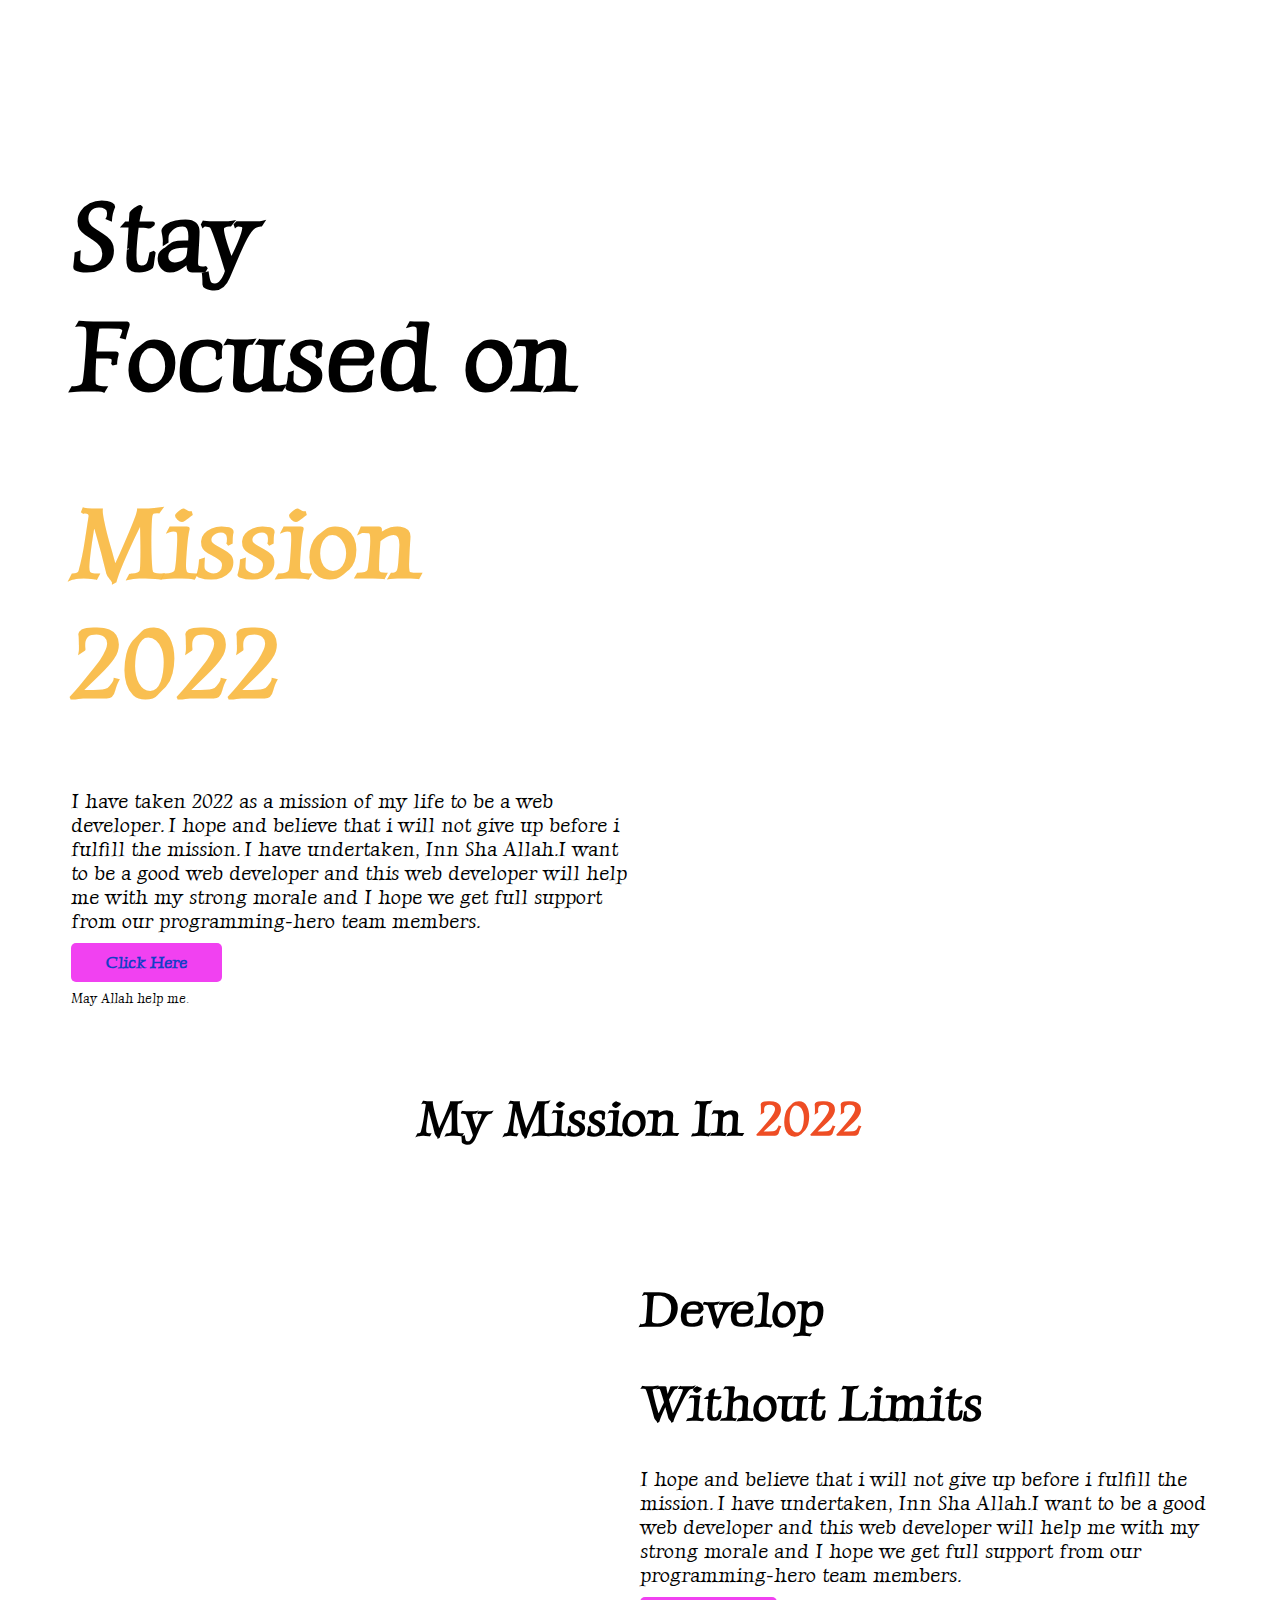
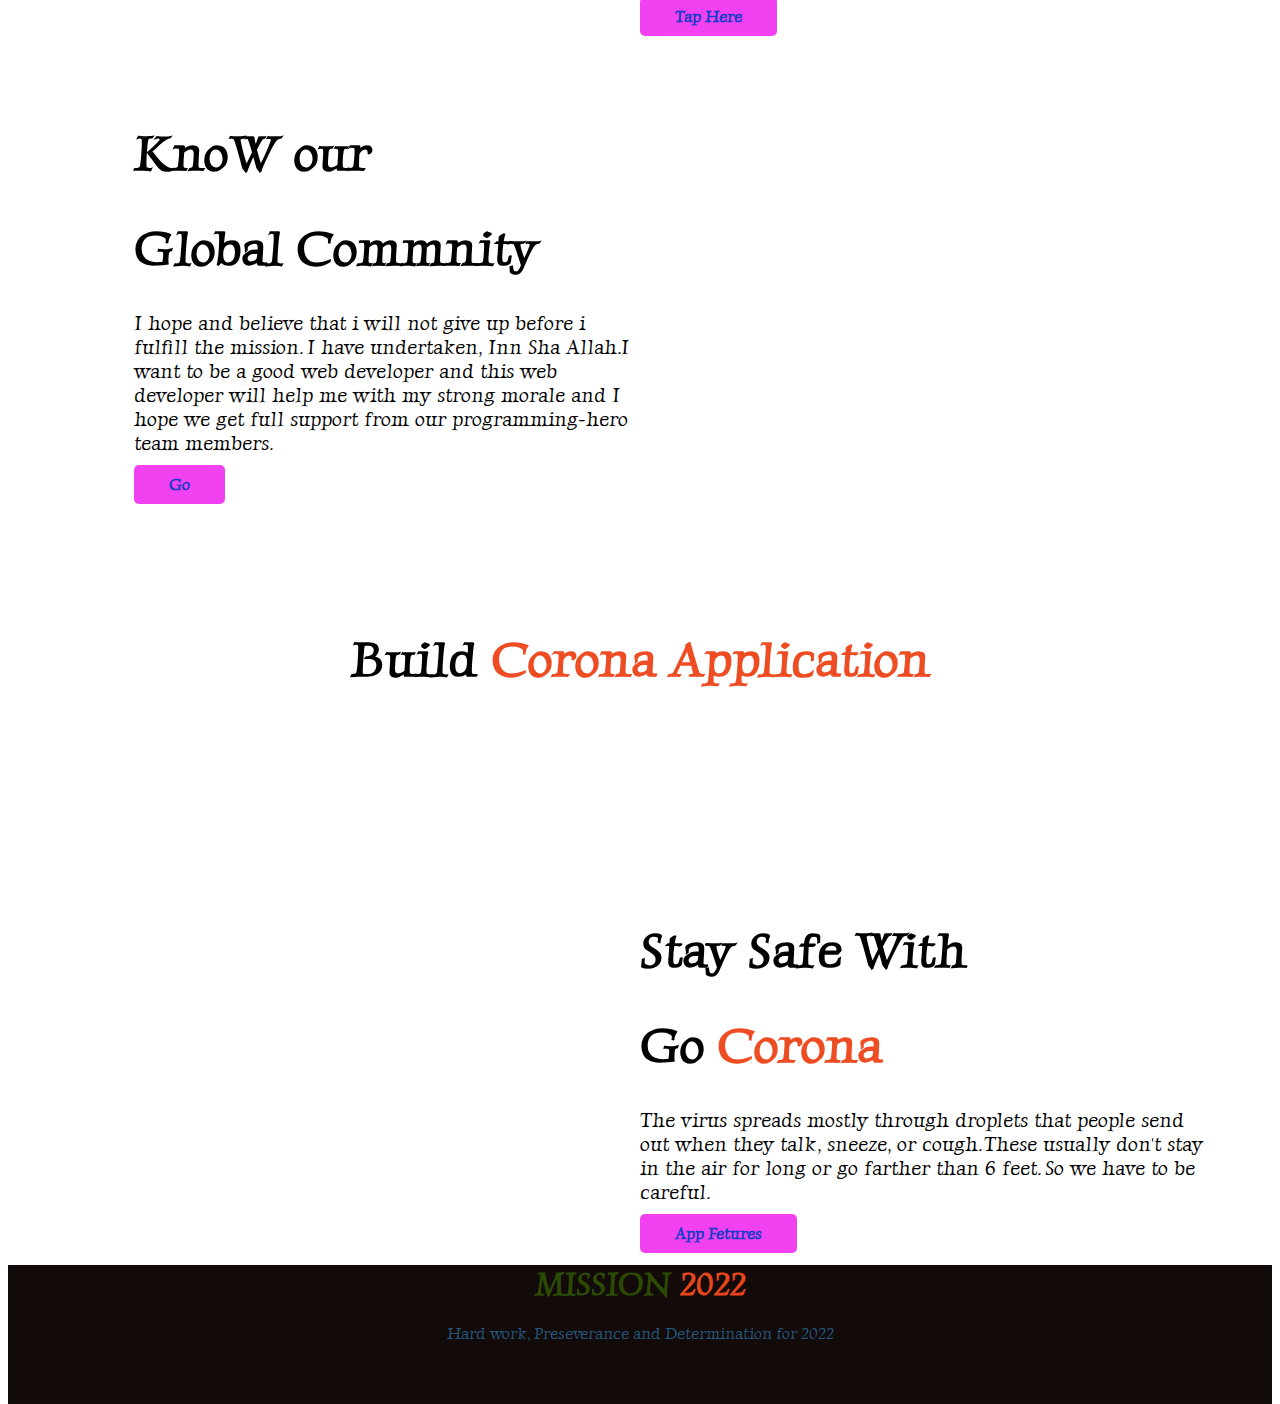
==== index.html @ 455d1d2f "ador" ====
<!DOCTYPE html>
<html lang="en">
<head>
    <meta charset="UTF-8">
    <meta http-equiv="X-UA-Compatible" content="IE=edge">
    <meta name="viewport" content="width=device-width, initial-scale=1.0">
    <title>This is my first Assignment</title>
    <link rel="preconnect" href="https://fonts.googleapis.com">
    <link rel="preconnect" href="https://fonts.gstatic.com" crossorigin>
    <link href="https://fonts.googleapis.com/css2?family=Luxurious+Roman&display=swap" rel="stylesheet">
    <link rel="stylesheet" href="style.css">
</head>
<body>
    <section class="flexible-container">
        <div class="half-width">
            <div class="stay-onn">
                <h1>Stay Focused on </h1>
                <h1 class="miss">Mission 2022</h1>
            </div>
                <p class="ador">I have taken 2022 as a mission of my life to be a web developer. I hope and believe that i will not give up before i fulfill the mission. I have undertaken, Inn Sha Allah.I want to be a good web developer and this web developer will help me with my strong morale and I hope we get full support from our programming-hero team members.</p>
                <a class="link" target="blank" href="https://www.facebook.com/hmrashidul.islam.5/">Click Here</a>
                <p>
                <small>May Allah help me.</small>
                </p>
        </div>
        <div class="half-width">
            <img src="mission-2022-main/images/person/my-bg.png" alt="">
        </div>
    </section>
    <h1 class="my">My Mission In <span class="span">2022</span></h1>
    
    <section class="flexible-container">
        <div class="half-widthh">
            <img src="mission-2022-main/images/pictures/coding.png" alt="">
        </div>
        <div class="half-widthh">
            <h1  class="stay-on">Develop</h1>
            <h1  class="stay-on">Without Limits</h1>
            <p class="ador">I hope and believe that i will not give up before i fulfill the mission. I have undertaken, Inn Sha Allah.I want to be a good web developer and this web developer will help me with my strong morale and I hope we get full support from our programming-hero team members.</p>
        <a class="link" target="blank" href="https://www.facebook.com/hmrashidul.islam.5/">Tap Here</a>
        </div>
        
    </section>
    <section class="flexible-container">
        <div class="half-widthhh">
            <h1  class="stay-on">KnoW our</h1>
            <h1  class="stay-on">Global Commnity</h1>
            <p class="ador">I hope and believe that i will not give up before i fulfill the mission. I have undertaken, Inn Sha Allah.I want to be a good web developer and this web developer will help me with my strong morale and I hope we get full support from our programming-hero team members.</p>
        <a class="link" target="blank" href="https://www.facebook.com/hmrashidul.islam.5/">Go</a>
        </div>
        <div class="half-widthhh">
            <img src="mission-2022-main/images/pictures/project.png" alt="">
        </div>
    </section>
    <h1 class="myy">Build <span class="span">Corona Application</span></h1>
    <section class="flexible-container">
    <div class="half-widthh">
        <img src="mission-2022-main/images/pictures/app.png" alt="">
    </div>
    <div class="half-widthh">
        <h1  class="stay-onn">Stay Safe With</h1>
        <h1  class="stay-on">Go <span class="span">Corona</span></h1>
        <p class="ador">The virus spreads mostly through droplets that people send out when they talk, sneeze, or cough. These usually don't stay in the air for long or go farther than 6 feet. So we have to be careful.</p>
        <a class="link" target="blank" href="https://www.facebook.com/hmrashidul.islam.5/">App Fetures</a>
    </div>
    </section>
    <footer>
        <h1><span class="mis">MISSION</span> <span class="span">2022</span></h1>
        <footer class="foot">Hard work, Preseverance and Determination for 2022</footer>
    </footer>
</body>
</html>
---- style.css ----
body{
    font-family: 'Luxurious Roman', cursive;
}
.stay-onn{
    font-size: 50px;
    border-left: 10px solid ;

}
.stay-on{
    font-size: 50px;
}
.miss{
    color: rgba(248, 179, 50, 0.849);
}
.flexible-container{
    display: flex;
}
.half-width{
    width: 70%;
    padding-left: 5%;
}
.half-width img{
    width: 70%;
    padding-top: 5%;
    padding-left: 5%;
}
.ador{
    font-size:20px ;
}
.link{
    text-decoration: none;
    background-color: rgb(241, 65, 241);
    padding: 10px 35px;
    color: rgb(20, 62, 199);
    font-weight: 700;
    border-radius: 5px;
}
.my{
    font-size: 50px;
    text-align: center;
    padding-top: 30px;
}
.span{
    color: rgba(238, 72, 30, 0.973);
}

.half-widthh{
    width: 80%;
    padding-right: 5%;
    padding-top: 5%;
   
}
.half-widthh img{
    width: 70%;
    padding-top: 5%;
    padding-left: 15%;
}
.developerr{
    display: flex;
}
.half-widthhh{
    width: 80%;
    padding-left: 10%;
    padding-top: 5%;
}
.half-widthhh img{
    width: 70%;
    padding-top: 5%;
    padding-right: 10%;
}
.myy{
    font-size: 50px;
    text-align: center;
    padding-top: 100px;
}
.stay-onn{
    font-size: 50px;
    border-left: rgba(238, 155, 45, 0.938);
    padding-top: 100px;
}
footer{
    text-align: center;
    background-color: rgb(19, 10, 10);
    height: 80px;
    }
.foot{
    color: rgba(42, 116, 165, 0.747);
}
.mis{
    color: rgba(53, 100, 0, 0.733);
}
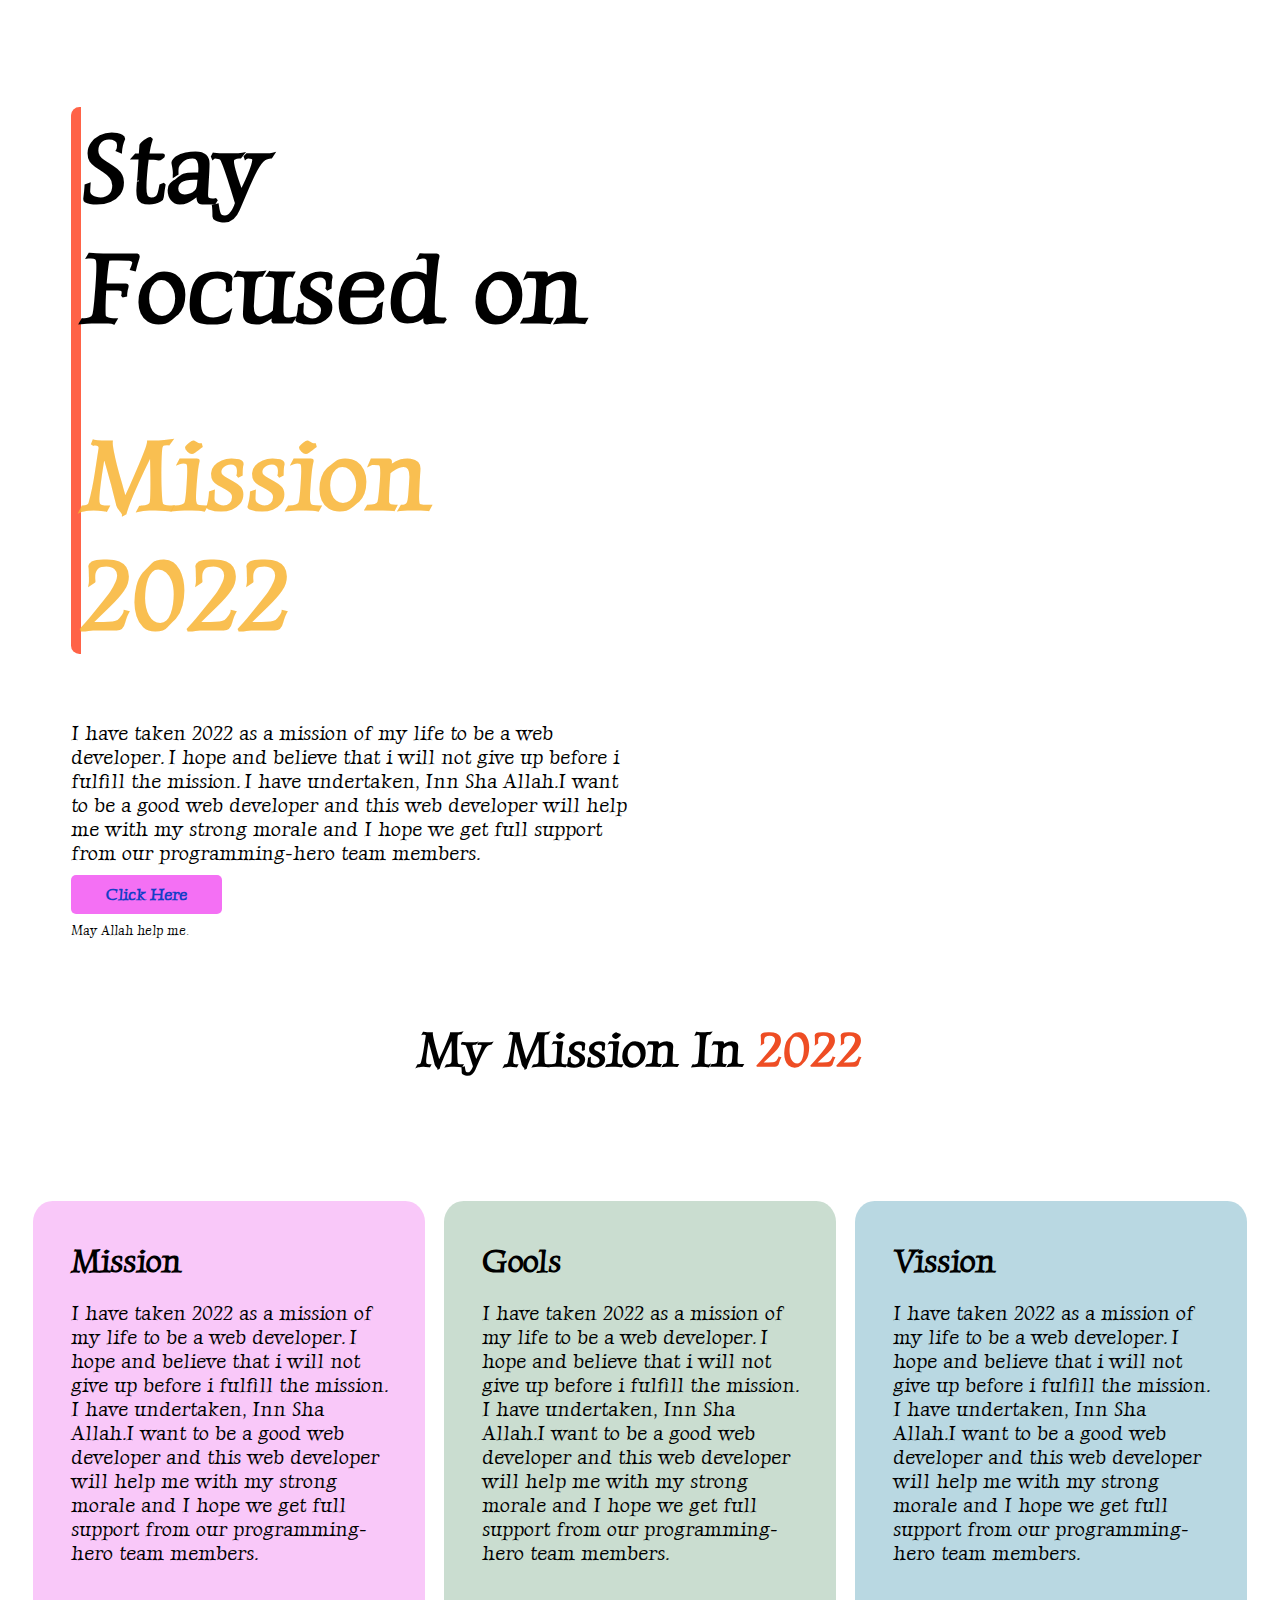
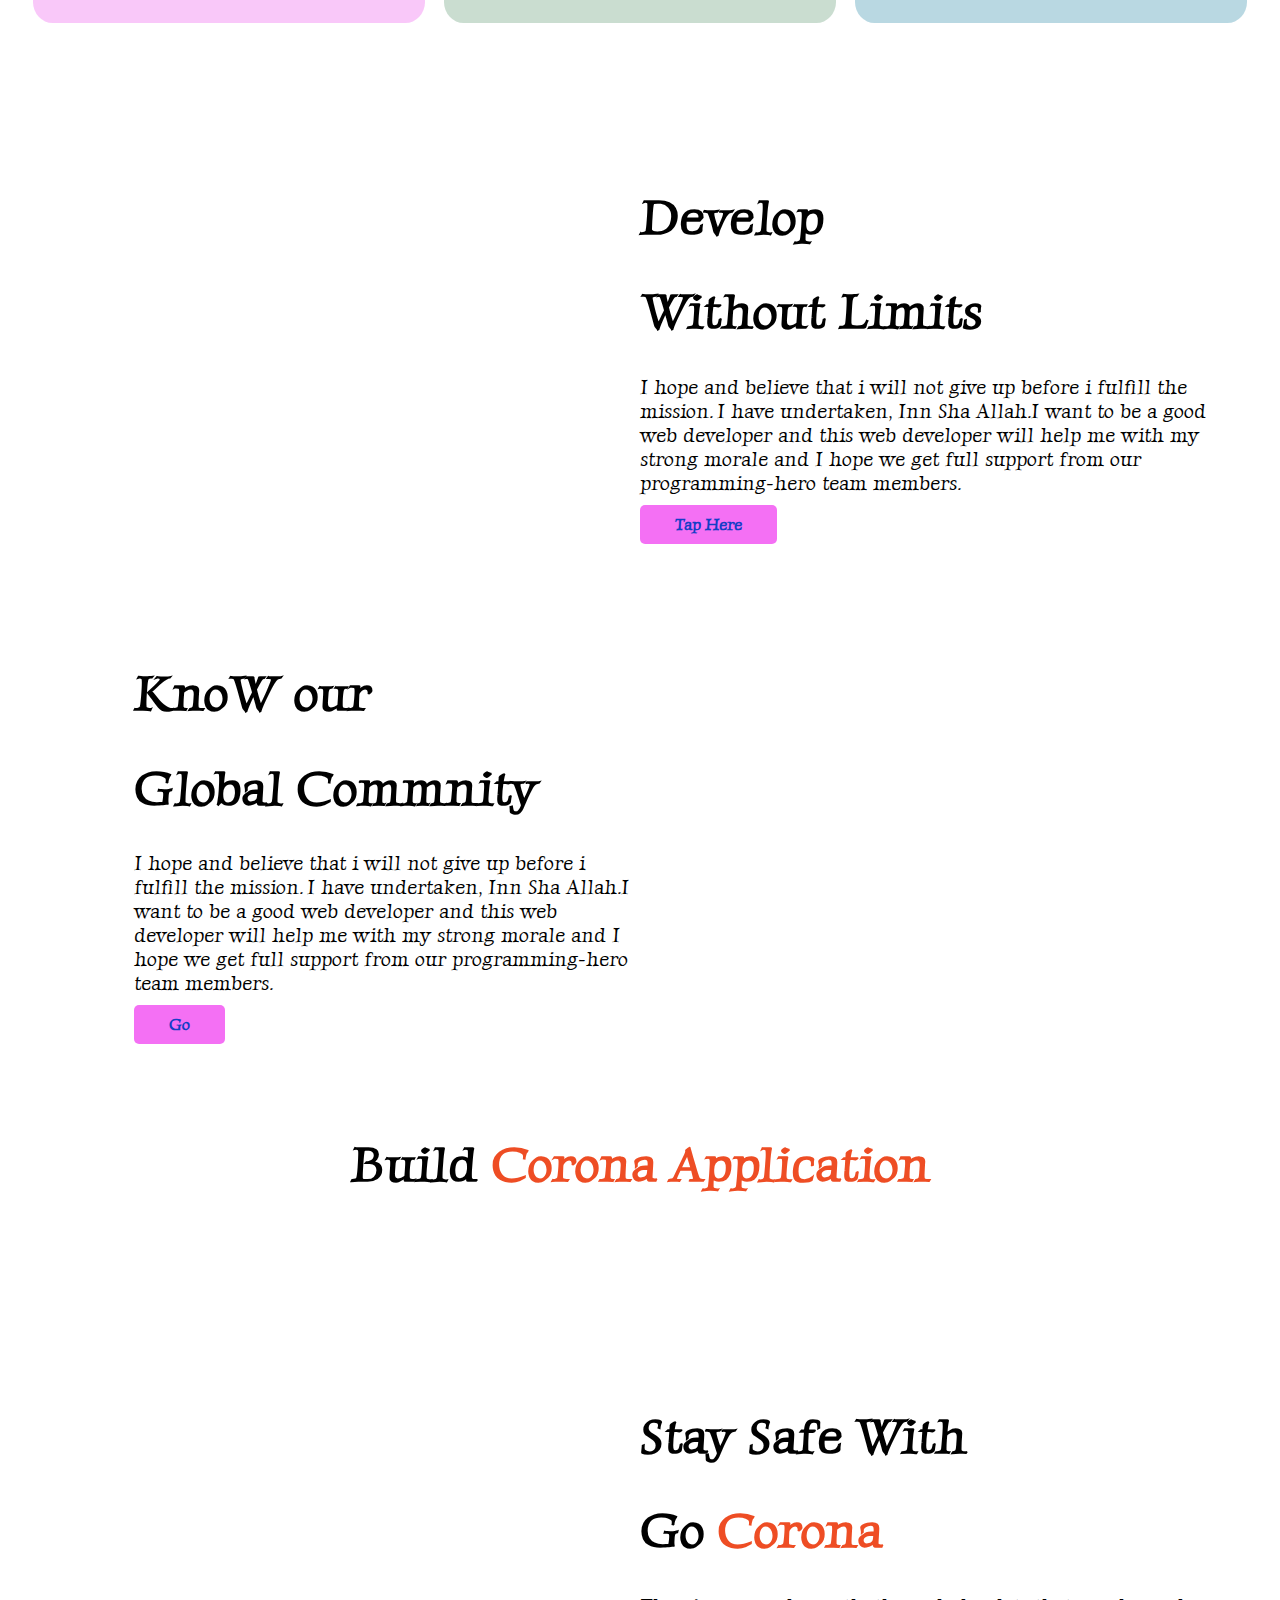
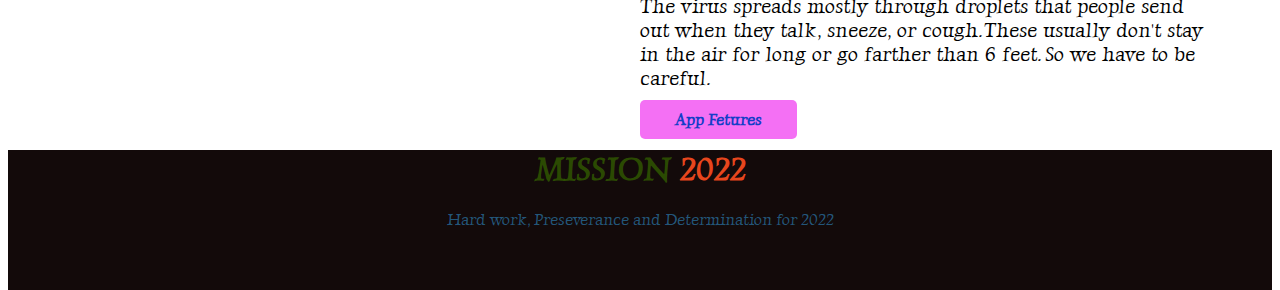
==== commit de4fc1ae: ":AssignmentT" ====
--- a/index.html
+++ b/index.html
@@ -13,7 +13,7 @@
 <body>
     <section class="flexible-container">
         <div class="half-width">
-            <div class="stay-onn">
+            <div class="stay-oon">
                 <h1>Stay Focused on </h1>
                 <h1 class="miss">Mission 2022</h1>
             </div>
@@ -28,13 +28,29 @@
         </div>
     </section>
     <h1 class="my">My Mission In <span class="span">2022</span></h1>
-    
+    <div class="mother">
+        <div id="div-1">
+            <img class="img-1" src="mission-2022-main/images/illustrators/illustrator-1.png" alt="">
+            <h1>Mission</h1>
+            <p class="ador">I have taken 2022 as a mission of my life to be a web developer. I hope and believe that i will not give up before i fulfill the mission. I have undertaken, Inn Sha Allah.I want to be a good web developer and this web developer will help me with my strong morale and I hope we get full support from our programming-hero team members.</p>
+        </div>
+        <div id="div-2">
+            <img class="img-2" src="mission-2022-main/images/illustrators/illustrator-2.png" alt="">
+            <h1>Vission</h1>
+            <p class="ador">I have taken 2022 as a mission of my life to be a web developer. I hope and believe that i will not give up before i fulfill the mission. I have undertaken, Inn Sha Allah.I want to be a good web developer and this web developer will help me with my strong morale and I hope we get full support from our programming-hero team members.</p>
+        </div>
+        <div id="div-3">
+            <img class="img-3" src="mission-2022-main/images/illustrators/illustrator-3.png" alt="">
+            <h1>Gools</h1>
+            <p class="ador">I have taken 2022 as a mission of my life to be a web developer. I hope and believe that i will not give up before i fulfill the mission. I have undertaken, Inn Sha Allah.I want to be a good web developer and this web developer will help me with my strong morale and I hope we get full support from our programming-hero team members.</p>
+        </div>
+    </div>
     <section class="flexible-container">
         <div class="half-widthh">
             <img src="mission-2022-main/images/pictures/coding.png" alt="">
         </div>
         <div class="half-widthh">
-            <h1  class="stay-on">Develop</h1>
+            <h1  class="stayy-on">Develop</h1>
             <h1  class="stay-on">Without Limits</h1>
             <p class="ador">I hope and believe that i will not give up before i fulfill the mission. I have undertaken, Inn Sha Allah.I want to be a good web developer and this web developer will help me with my strong morale and I hope we get full support from our programming-hero team members.</p>
         <a class="link" target="blank" href="https://www.facebook.com/hmrashidul.islam.5/">Tap Here</a>
--- a/style.css
+++ b/style.css
@@ -1,9 +1,11 @@
 body{
     font-family: 'Luxurious Roman', cursive;
 }
-.stay-onn{
+.stay-oon{
     font-size: 50px;
-    border-left: 10px solid ;
+    border-left: solid tomato;
+    border-width: 10px;
+    border-radius: 1.5%;
 
 }
 .stay-on{
@@ -14,6 +16,7 @@
 }
 .flexible-container{
     display: flex;
+    padding-top: 2.5%;
 }
 .half-width{
     width: 70%;
@@ -29,7 +32,7 @@
 }
 .link{
     text-decoration: none;
-    background-color: rgb(241, 65, 241);
+    background-color: rgba(241, 65, 241, 0.753);
     padding: 10px 35px;
     color: rgb(20, 62, 199);
     font-weight: 700;
@@ -47,13 +50,14 @@
 .half-widthh{
     width: 80%;
     padding-right: 5%;
-    padding-top: 5%;
+    padding-top: 1%;
    
 }
 .half-widthh img{
     width: 70%;
     padding-top: 5%;
     padding-left: 15%;
+    padding-bottom: 7%;
 }
 .developerr{
     display: flex;
@@ -65,13 +69,13 @@
 }
 .half-widthhh img{
     width: 70%;
-    padding-top: 5%;
+    padding-top:3%;
     padding-right: 10%;
 }
 .myy{
     font-size: 50px;
     text-align: center;
-    padding-top: 100px;
+    padding-top: 65px;
 }
 .stay-onn{
     font-size: 50px;
@@ -88,4 +92,56 @@
 }
 .mis{
     color: rgba(53, 100, 0, 0.733);
+}
+#div-1{
+    background-color: rgba(233, 41, 233, 0.26);
+    width: 25%;
+    float: left;
+    border-radius: 5%;
+    padding-right: 3%;
+    padding-left: 3%;
+    padding-bottom: 3%;
+    margin-left: 2%;
+    margin-right: 2%;
+}
+#div-2{
+   
+    background-color: rgba(16, 123, 156, 0.295);
+    width: 25%;
+    float: right;
+    border-radius: 5%;
+    padding-right: 3%;
+    padding-left: 3%;
+    padding-bottom: 3%;
+    margin-left: 2%;
+    margin-right: 2%;
+}
+#div-3{
+    background-color: rgba(3, 94, 33, 0.212);
+    width: 25%;
+    margin: 0 auto;
+    border-radius: 5%;
+    padding-right: 3%;
+    padding-left: 3%;
+    padding-bottom: 3%;
+    
+}
+.img-1{
+    width: 40%;
+    padding-right: 60%;
+}
+.img-2{
+    width: 40%;
+    padding-right: 60%;
+}
+.img-3{
+    width: 40%;
+    padding-right: 60%;
+}
+.mother{
+    padding-top: 7%;
+} 
+.stayy-on{
+    font-size: 50px;
+    padding-top: 15%;
 }